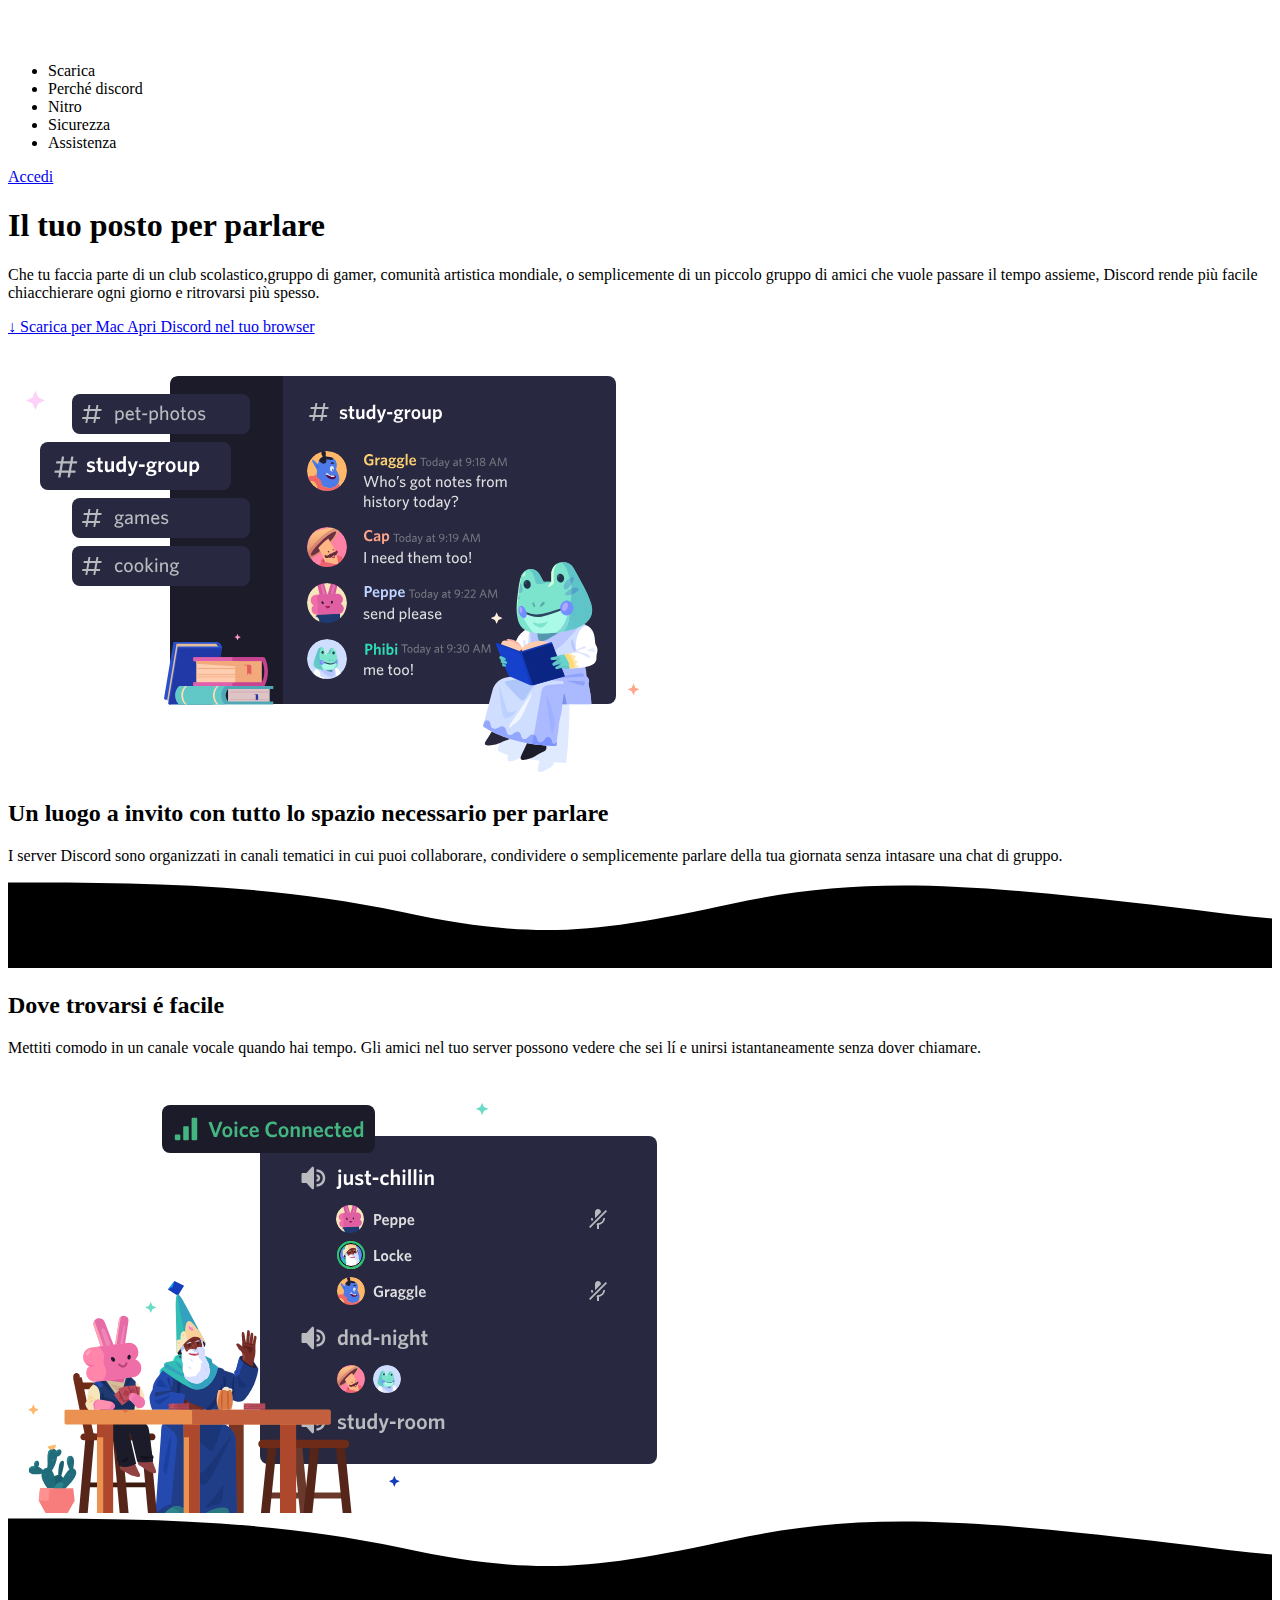
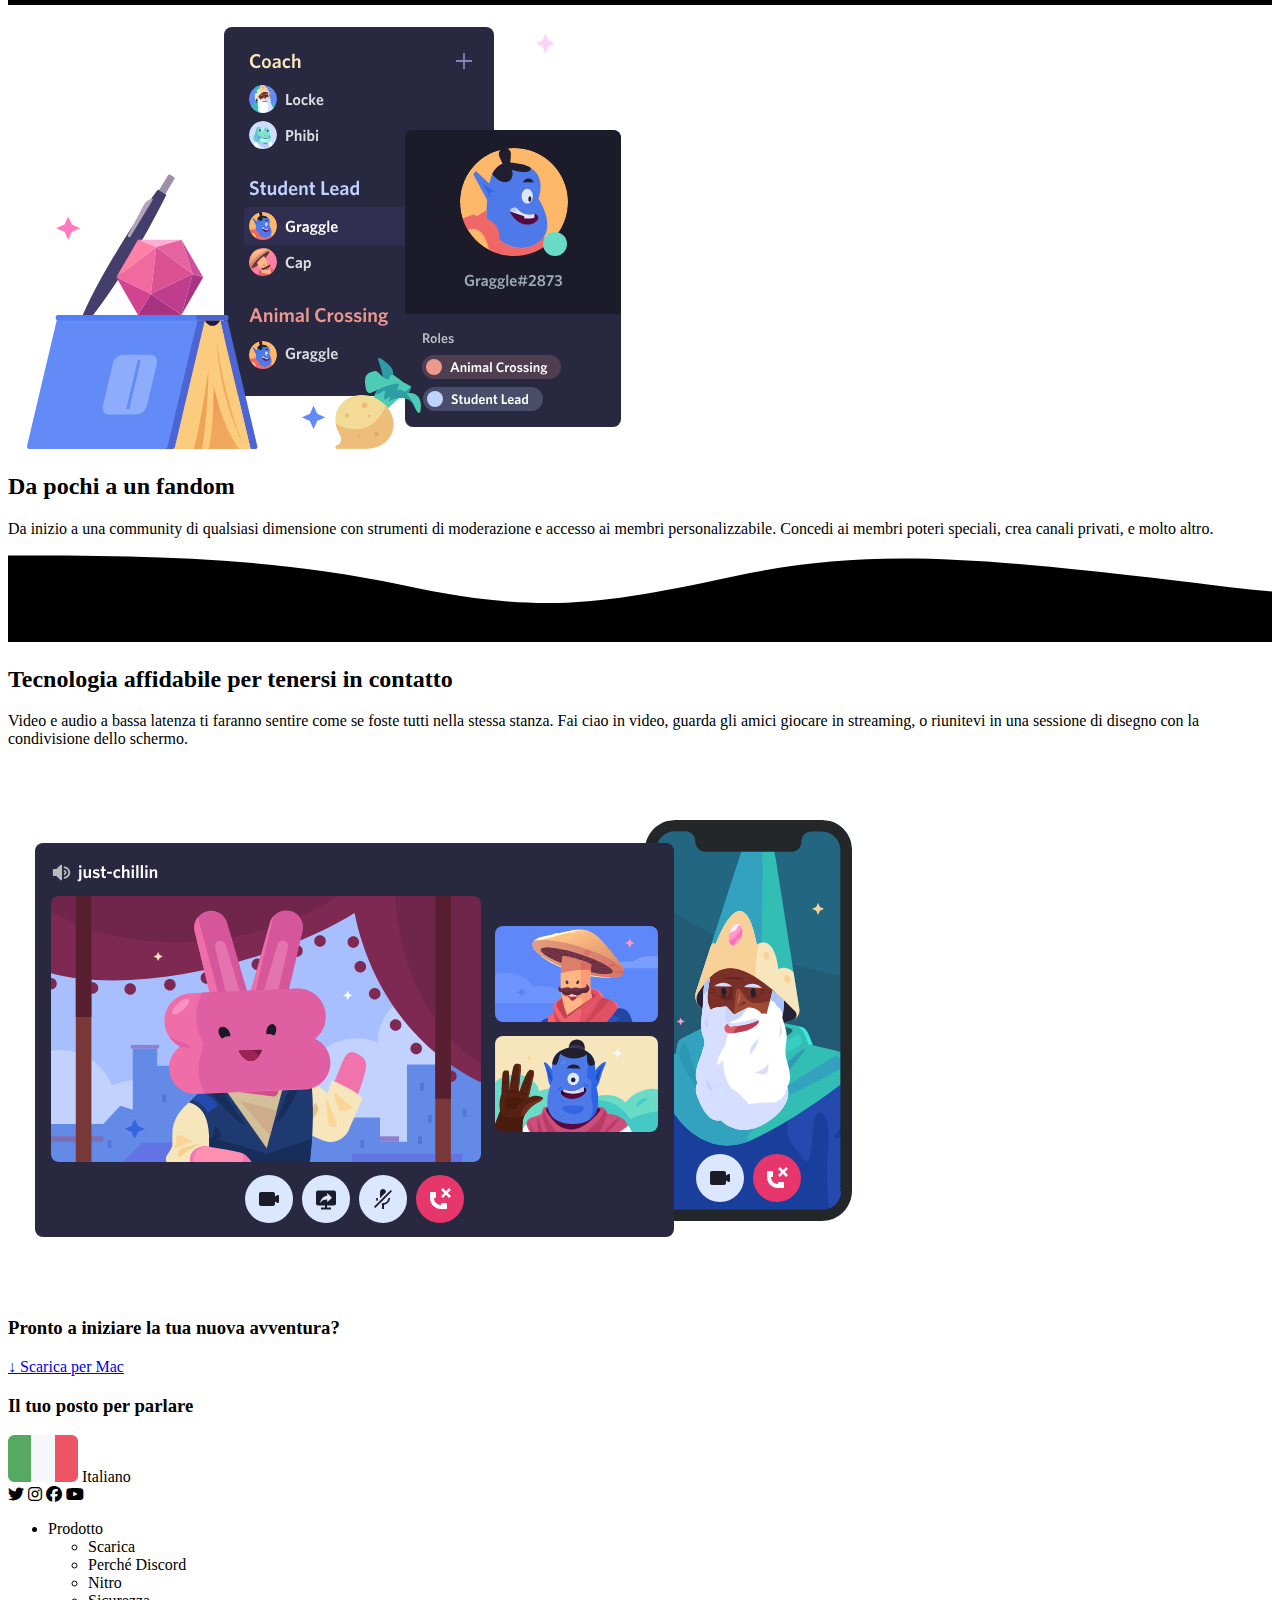
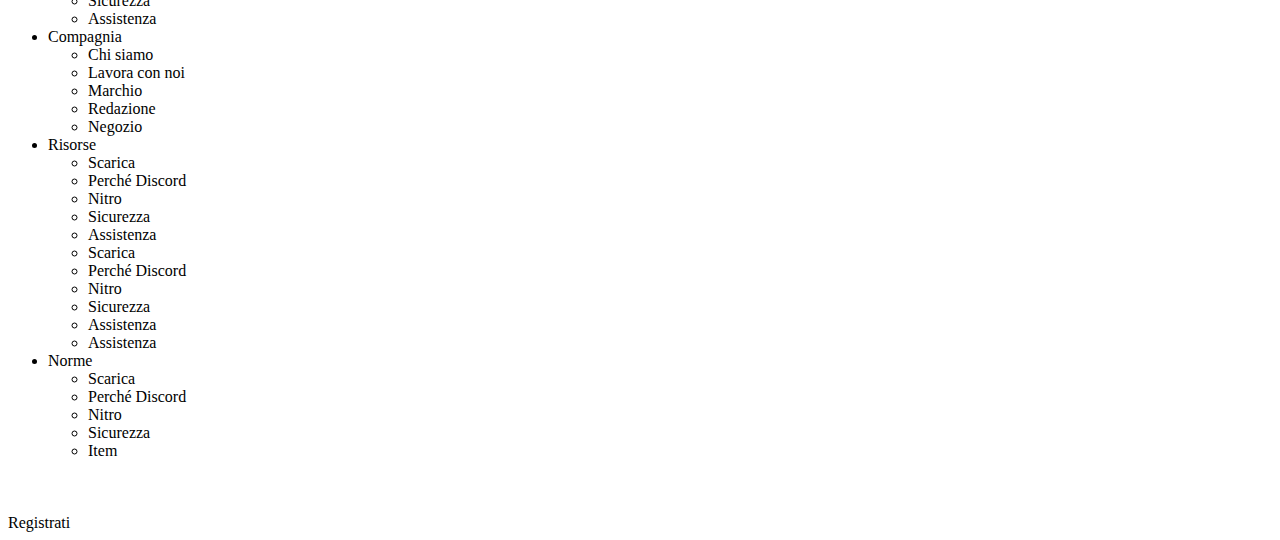
==== bonus/index.html @ 38c04a5f "add bonus wave" ====
<!DOCTYPE html>
<html lang="en">

<head>
    <meta charset="UTF-8">
    <meta name="viewport" content="width=device-width, initial-scale=1.0">
    <link rel="stylesheet" href="https://cdnjs.cloudflare.com/ajax/libs/font-awesome/6.7.1/css/all.min.css">
    <link rel="stylesheet" href="../css/bonus.css">
    <title>Discord Bonus</title>
</head>

<body>
    <header>
        <nav class="main-nav">

            <!-- logo -->
            <img src="../img/logo.svg" alt="Logo Discord" class="logo">

            <!-- navigazione -->
            <ul class="list-mainnav">
                <li><a href="#"></a>Scarica</li>
                <li><a href="#"></a>Perch&eacute; discord</li>
                <li><a href="#"></a>Nitro</li>
                <li><a href="#"></a>Sicurezza</li>
                <li><a href="#"></a>Assistenza</li>
            </ul>

            <!-- login -->
            <a class="button" href="http://">Accedi</a>
        </nav>

    </header>

    <!-- section jumbotron -->
    <section class="jumbotron">
        <div>
            <h1>Il tuo posto per parlare</h1>
            <p>Che tu faccia parte di un club scolastico,gruppo di gamer, comunit&agrave; artistica mondiale, o
                semplicemente di un piccolo gruppo di amici che vuole passare il tempo assieme, Discord rende pi&ugrave;
                facile chiacchierare ogni giorno e ritrovarsi pi&ugrave; spesso.</p>
            <!-- jumbotron button -->
            <div class="jumbo-button">
                <a class="button  button-big" href="http://">
                    &#8595; Scarica per Mac
                </a>
                <a class="button  button-big button-black" href="http://">
                    Apri Discord nel tuo browser
                </a>
            </div>
        </div>
    </section>

    <main>
        <!-- container -->
        <div class="container">

            <!-- section gruppo studio -->

            <section class="section-main">
                <div class="img">
                    <img src="../img/item1.svg" alt="Foto gruppo studio">
                </div>
                <div class="text">
                    <h2>Un luogo a invito con tutto lo spazio necessario per parlare</h2>
                    <p>I server Discord sono organizzati in canali tematici in cui puoi collaborare, condividere o
                        semplicemente parlare della tua giornata senza intasare una chat di gruppo.</p>

                </div>
            </section>
        </div>

        <div class="wave">
            <svg class="wave-1hkxOo" version="1.1" xmlns="http://www.w3.org/2000/svg" viewBox="0 0 1440 100" preserveAspectRatio="none"><path class="wavePath-haxJK1 animationPaused-2hZ4IO" d="M826.337463,25.5396311 C670.970254,58.655965 603.696181,68.7870267 447.802481,35.1443383 C293.342778,1.81111414 137.33377,1.81111414 0,1.81111414 L0,150 L1920,150 L1920,1.81111414 C1739.53523,-16.6853983 1679.86404,73.1607868 1389.7826,37.4859505 C1099.70117,1.81111414 981.704672,-7.57670281 826.337463,25.5396311 Z" fill="currentColor"/></svg>            
        </div>

        <!-- container grigio -->
        <div class="container cont-grey">

            <!-- section connessione vocale -->

            <section class="section-main">
                <div class="text">
                    <h2>Dove trovarsi &eacute; facile</h2>
                    <p>Mettiti comodo in un canale vocale quando hai tempo. Gli amici nel tuo server possono vedere che
                        sei l&iacute; e unirsi istantaneamente senza dover chiamare.</p>
                </div>
                <div class="img">
                    <img src="../img/item2.svg" alt="Foto connessione vocale">
                </div>
            </section>
        </div>

        <div class="wave wave-rot">
            <svg class="wave-1hkxOo" version="1.1" xmlns="http://www.w3.org/2000/svg" viewBox="0 0 1440 100" preserveAspectRatio="none"><path class="wavePath-haxJK1 animationPaused-2hZ4IO" d="M826.337463,25.5396311 C670.970254,58.655965 603.696181,68.7870267 447.802481,35.1443383 C293.342778,1.81111414 137.33377,1.81111414 0,1.81111414 L0,150 L1920,150 L1920,1.81111414 C1739.53523,-16.6853983 1679.86404,73.1607868 1389.7826,37.4859505 C1099.70117,1.81111414 981.704672,-7.57670281 826.337463,25.5396311 Z" fill="currentColor"/></svg>            
        </div>

        <!-- container -->
        <div class="container">

            <!-- section community -->

            <section class="section-main">
                <div class="img">
                    <img src="../img/item3.svg" alt="Foto community">
                </div>
                <div class="text">
                    <h2>Da pochi a un fandom</h2>
                    <p>Da inizio a una community di qualsiasi dimensione con strumenti di moderazione e accesso ai
                        membri personalizzabile. Concedi ai membri poteri speciali, crea canali privati, e molto altro.
                    </p>

                </div>
            </section>
        </div>

        <div class="wave">
            <svg class="wave-1hkxOo" version="1.1" xmlns="http://www.w3.org/2000/svg" viewBox="0 0 1440 100" preserveAspectRatio="none"><path class="wavePath-haxJK1 animationPaused-2hZ4IO" d="M826.337463,25.5396311 C670.970254,58.655965 603.696181,68.7870267 447.802481,35.1443383 C293.342778,1.81111414 137.33377,1.81111414 0,1.81111414 L0,150 L1920,150 L1920,1.81111414 C1739.53523,-16.6853983 1679.86404,73.1607868 1389.7826,37.4859505 C1099.70117,1.81111414 981.704672,-7.57670281 826.337463,25.5396311 Z" fill="currentColor"/></svg>            
        </div>

        <!-- container nero -->
        <div class="container cont-grey cont-big">

            <!-- section parte finale -->
            <section class="section-big">
                <h2>Tecnologia affidabile per tenersi in contatto</h2>
                <p>Video e audio a bassa latenza ti faranno sentire come se foste tutti nella stessa stanza. Fai ciao in
                    video, guarda gli amici giocare in streaming, o riunitevi in una sessione di disegno con la
                    condivisione dello schermo.</p>
                <img src="../img/item4-big.svg" alt="Foto sessione con amici">
                <h3 class="stars">Pronto a iniziare la tua nuova avventura?</h3>
                <div><a class="button button-big button-blue" href="http://">&#8595; Scarica per Mac</a></div>


            </section>
        </div>
    </main>

    <footer>

        <!-- footer navigazione -->
        <div class="container cont-black">
            <section class="section-footer">
                <div class="footer">
                    <h3 class="footer-blue">Il tuo posto per parlare</h3>
                    <div>
                        <img id="foot-lang" src="../img/ita.png" alt="Bandiera Italia"><span id="foot-lang-sel"> Italiano </span>
                    </div>
                    <div>
                        <i class="fa-brands fa-twitter"></i>
                        <i class="fa-brands fa-instagram"></i>
                        <i class="fa-brands fa-facebook"></i>
                        <i class="fa-brands fa-youtube"></i>
                    </div>

                </div>
                <nav class="footer-nav">
                    <ul class="list-footnav">
                        <li><span class="footer-blue">Prodotto</span>
                            <ul class="sub-footer">
                                <li>Scarica</li>
                                <li>Perch&eacute; Discord</li>
                                <li>Nitro</li>
                                <li>Sicurezza</li>
                                <li>Assistenza</li>
                            </ul>
                        </li>
                        <li><span class="footer-blue">Compagnia</span>
                            <ul class="sub-footer">
                                <li>Chi siamo</li>
                                <li>Lavora con noi</li>
                                <li>Marchio</li>
                                <li>Redazione</li>
                                <li>Negozio</li>
                            </ul>
                        </li>
                        <li><span class="footer-blue">Risorse</span>
                            <ul class="sub-footer">
                                <li>Scarica</li>
                                <li>Perch&eacute; Discord</li>
                                <li>Nitro</li>
                                <li>Sicurezza</li>
                                <li>Assistenza</li>
                                <li>Scarica</li>
                                <li>Perch&eacute; Discord</li>
                                <li>Nitro</li>
                                <li>Sicurezza</li>
                                <li>Assistenza</li>
                                <li>Assistenza</li>
                            </ul>
                        </li>
                        <li><span class="footer-blue">Norme</span>
                            <ul class="sub-footer">
                                <li>Scarica</li>
                                <li>Perch&eacute; Discord</li>
                                <li>Nitro</li>
                                <li>Sicurezza</li>
                                <li>Item</li>
                            </ul>
                        </li>
                    </ul>
                </nav>
            </section>
        </div>

        <!-- footer bottoni -->
        <div class="container cont-black cont-small">

            <div class="footer-button">
                <img src="../img/logo.svg" alt="Logo Discord" class="logo">

                <div class="button button-blue">Registrati</div>

            </div>

        </div>

    </footer>
</body>

</html>
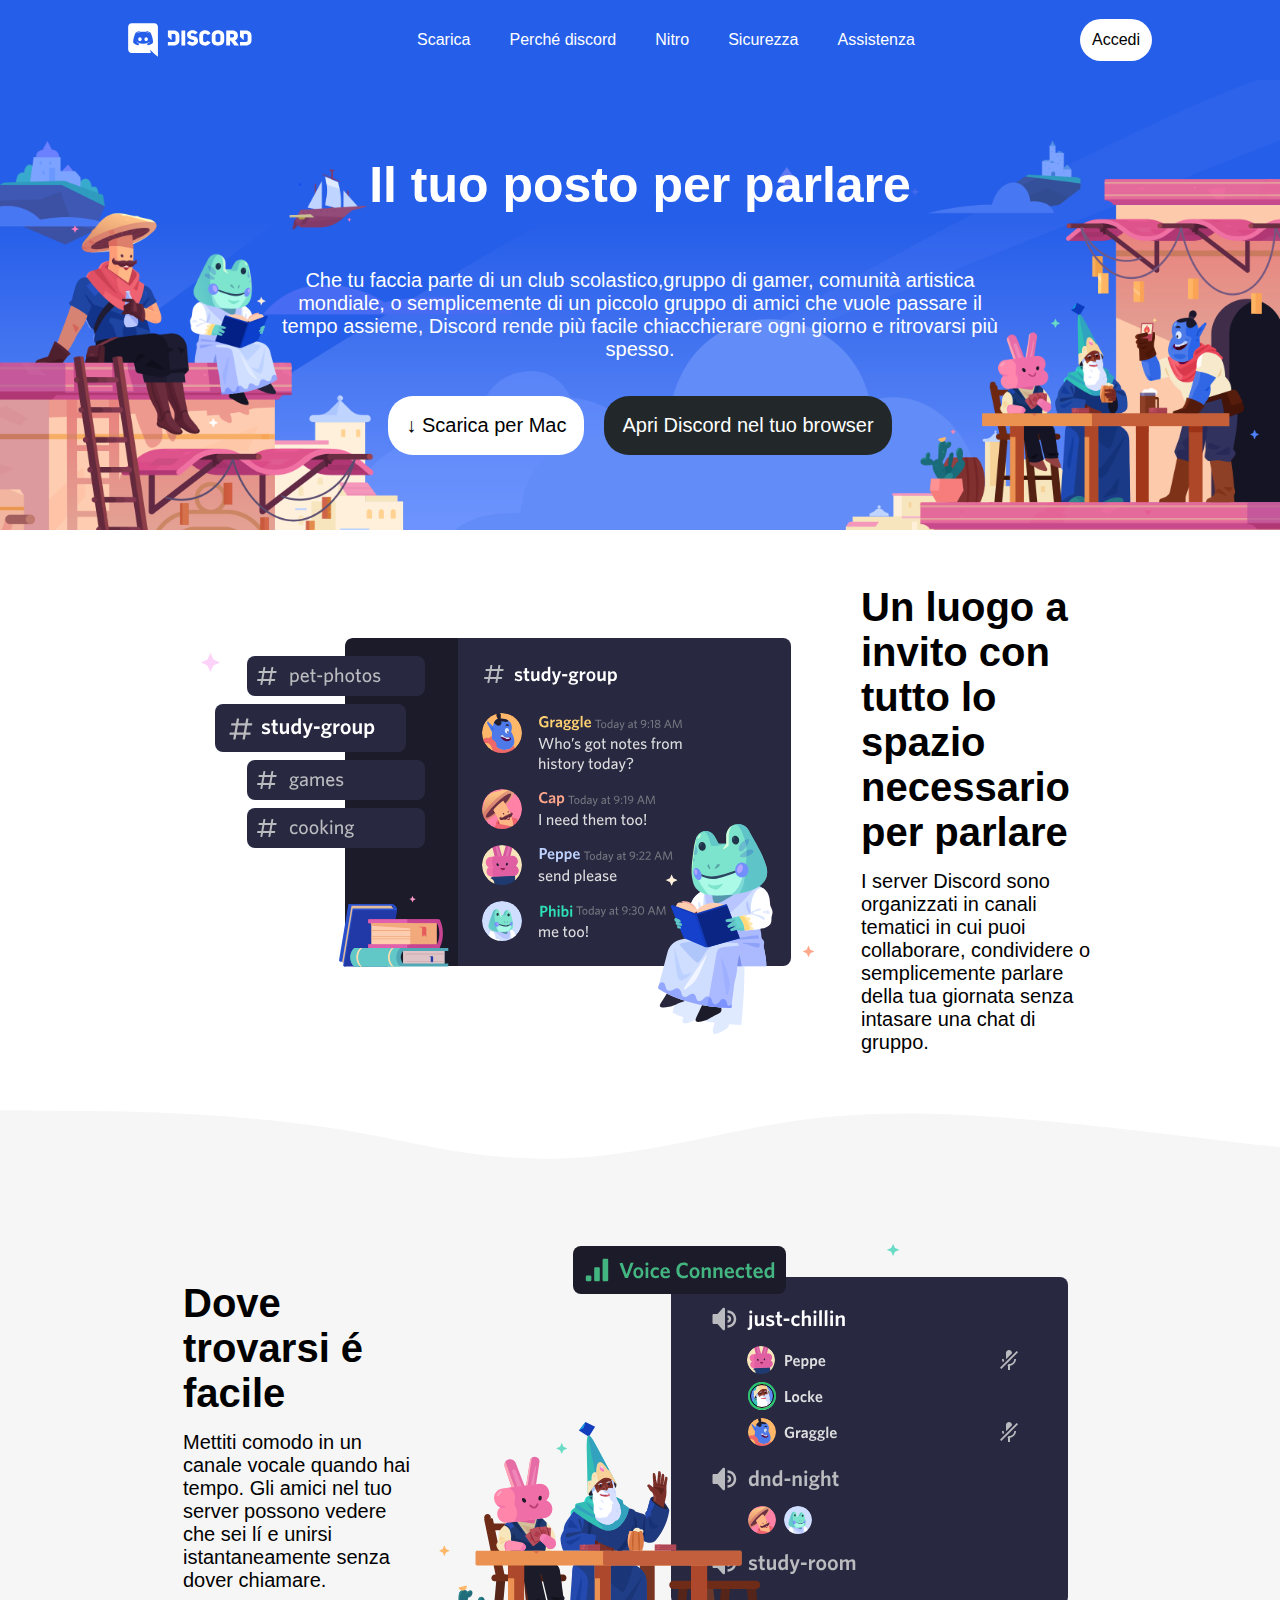
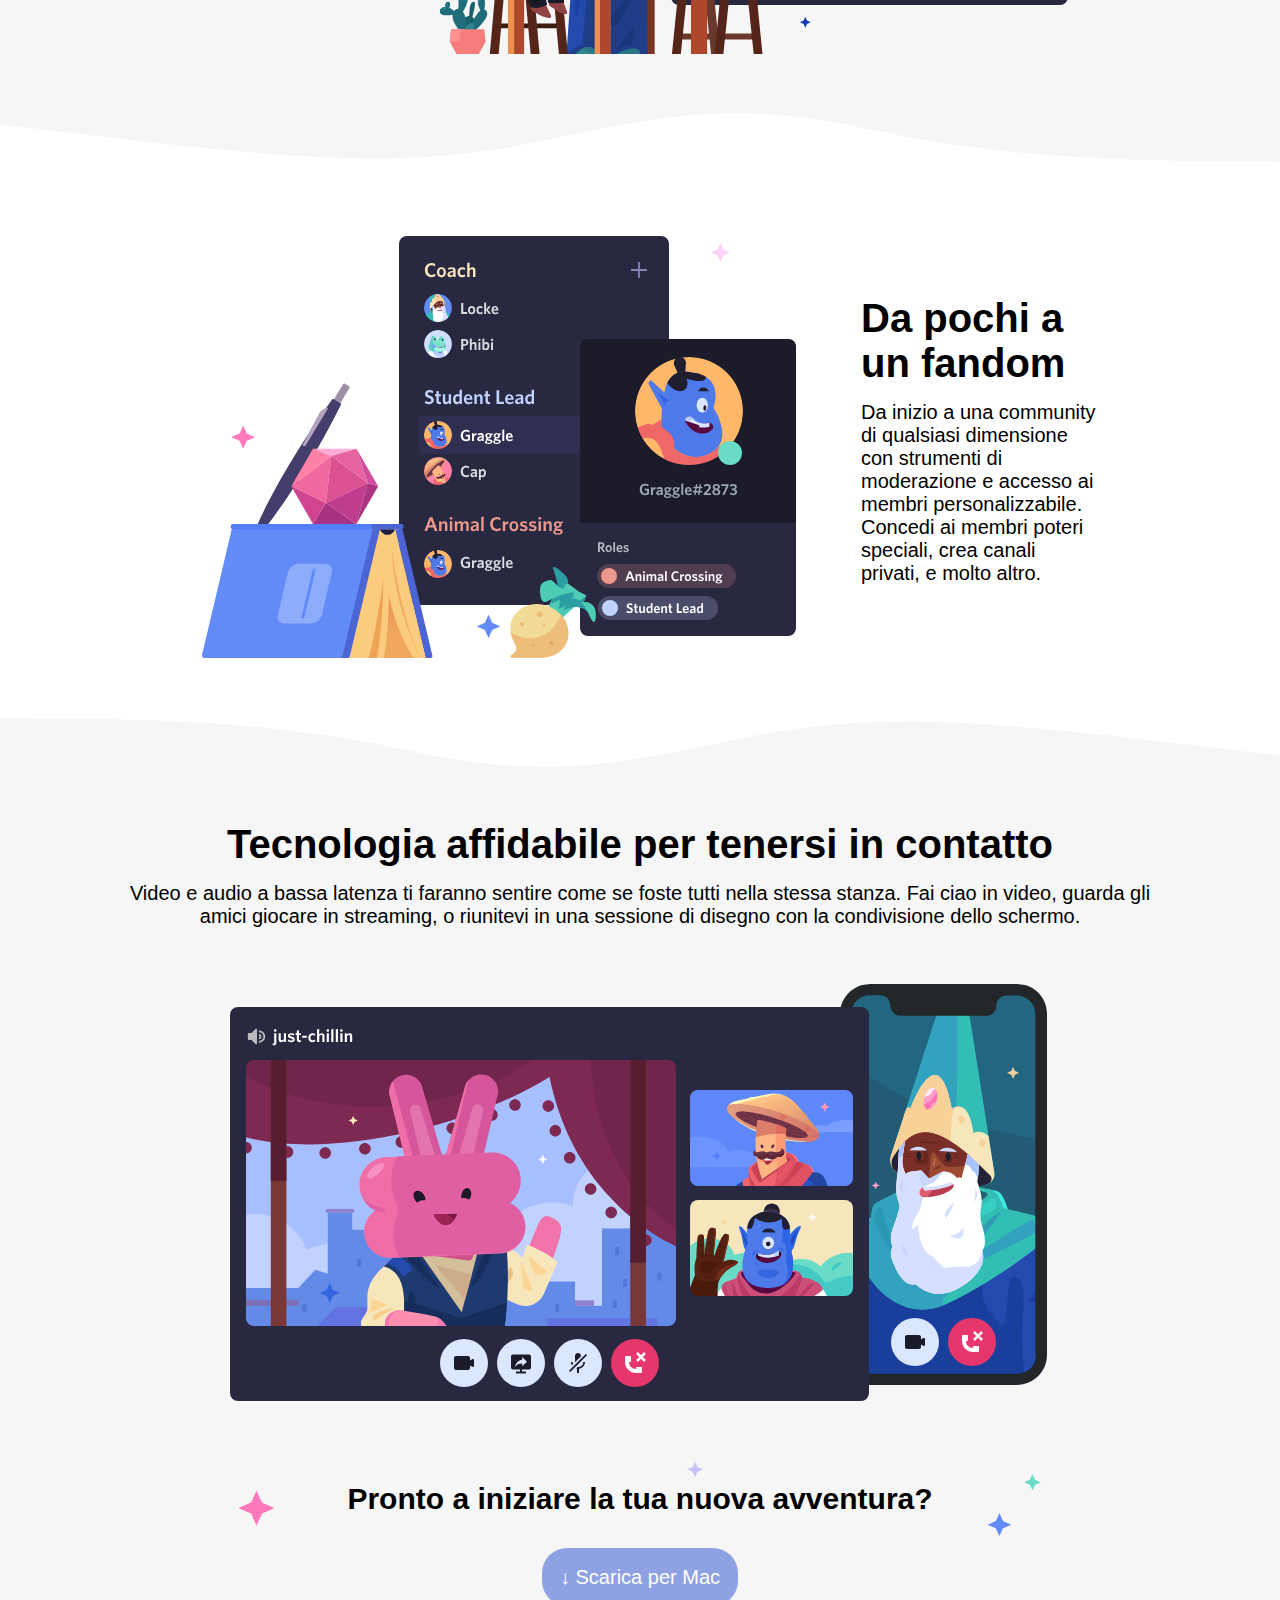
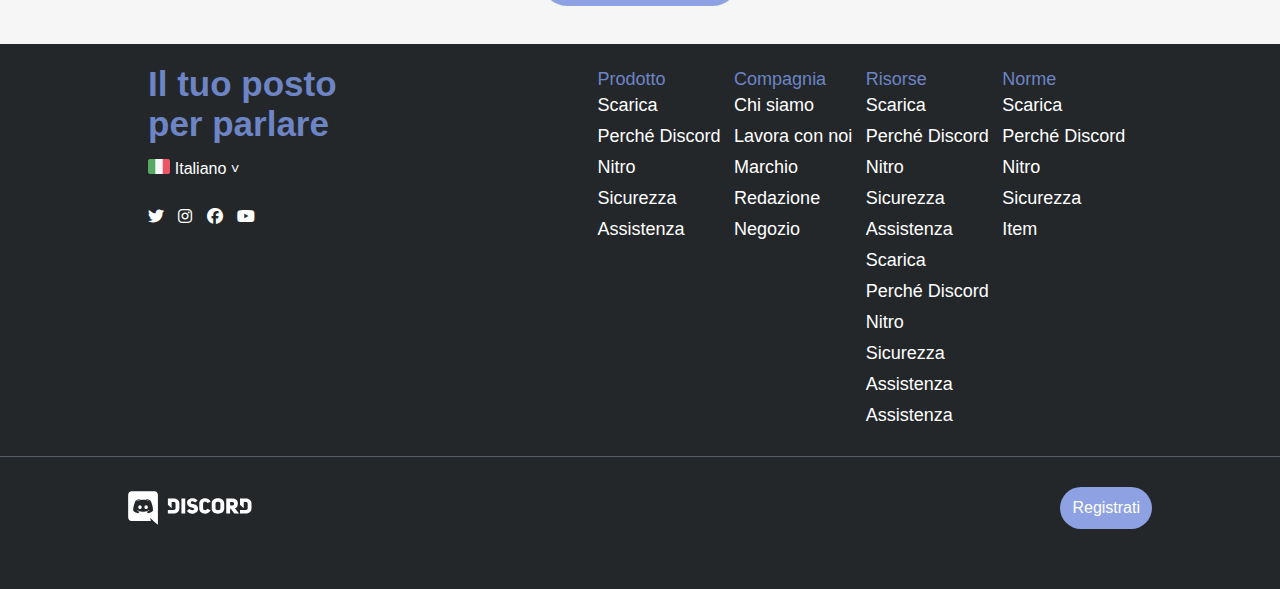
==== commit 4e811a17: "add bonus hover" ====
--- a/bonus/index.html
+++ b/bonus/index.html
@@ -128,7 +128,7 @@
                     condivisione dello schermo.</p>
                 <img src="../img/item4-big.svg" alt="Foto sessione con amici">
                 <h3 class="stars">Pronto a iniziare la tua nuova avventura?</h3>
-                <div><a class="button button-big button-blue" href="http://">&#8595; Scarica per Mac</a></div>
+                <div><a class="button button-big button-blue trasform" href="http://">&#8595; Scarica per Mac</a></div>
 
 
             </section>
--- a/css/bonus.css
+++ b/css/bonus.css
@@ -0,0 +1,288 @@
+* {
+    margin: 0;
+    padding: 0;
+    box-sizing: border-box;
+}
+
+body {
+    font-family: Whitney, 'Helvetica Neue', Helvetica, Arial, sans-serif;
+}
+
+/* regole header */
+
+header {
+    display: flex;
+    justify-content: center;
+    align-items: center;
+    background-color: #255ee9;
+    height: 80px;
+}
+
+.main-nav {
+    display: flex;
+    justify-content: space-between;
+    align-items: center;
+    width: 80%;
+    height: 40px;
+}
+
+a {
+    text-decoration: none;
+}
+
+/* regole hover */
+
+.sub-footer li:hover {
+    text-decoration: underline;
+}
+
+.list-mainnav li:hover {
+    text-decoration: underline;
+}
+
+.button:hover {
+    color: blue;
+}
+
+/* regole navigazione header */
+
+ul.list-mainnav {
+    display: flex;
+    justify-content: space-around;
+    color: white;
+    flex-basis: 50%;
+    gap: 25px;
+}
+
+ul.list-mainnav li,
+ul.list-footnav li {
+    list-style: none;
+}
+
+/* regole button */
+
+.button {
+    background-color: white;
+    color: black;
+    padding: 12px;
+    border-radius: 25px;
+    font-weight: 500;
+}
+
+.jumbo-button {
+    display: flex;
+    justify-content: center;
+    margin-top: 20px;
+    gap: 20px;
+}
+
+.button-big {
+    font-size: 20px;
+    padding: 18px;
+}
+
+.button-black {
+    background-color: #22282a;
+    color: white;
+}
+
+.button-blue {
+    background-color: #8ea1e2;
+    color: white;
+}
+
+/* regole jumbotron */
+
+.jumbotron {
+    display: flex;
+    justify-content: center;
+    align-items: center;
+    min-height: 450px;
+    background-image: url(../img/jumbo.png);
+    background-size: cover;
+}
+
+.jumbotron>div {
+    width: 60%;
+}
+
+h1 {
+    font-size: 50px;
+    color: white;
+    text-align: center;
+    margin-bottom: 40px;
+}
+
+.jumbotron p {
+    font-size: 20px;
+    color: white;
+    text-align: center;
+    padding: 15px;
+
+}
+
+/* regole container */
+
+.container {
+    display: flex;
+    justify-content: center;
+    align-items: center;
+    width: 100%;
+}
+
+.cont-small {
+    border-top: 1px solid #565c63;
+}
+
+/* regole colori container */
+
+.cont-grey {
+    background-color: #f6f6f6;
+}
+
+.cont-black {
+    background-color: #23272a;
+}
+
+/* regole wave */
+
+.wave {
+    color: #f6f6f6;
+    background-repeat: no-repeat;
+    background-size: cover;
+    height: 50px;
+}
+
+.wave-rot {
+    transform: rotate(180deg);
+}
+
+
+/* regole main */
+
+.section-main {
+    display: flex;
+    justify-content: space-between;
+    align-items: center;
+    width: 80%;
+    padding: 55px;
+}
+
+.section-big {
+    width: 80%;
+    text-align: center;
+    padding: 55px 0;
+}
+
+h2 {
+    font-size: 40px;
+}
+
+.section-big h2 {
+    text-align: center;
+}
+
+section p {
+    font-size: 20px;
+    margin-top: 15px;
+}
+
+
+.img {
+    flex-basis: 50%;
+}
+
+.text {
+    flex-basis: 30%;
+}
+
+.stars {
+    background-image: url(../img/stars.svg);
+    background-size: contain;
+    background-position: center;
+    background-repeat: no-repeat;
+    text-align: center;
+    font-size: 30px;
+    padding: 20px;
+    margin-bottom: 30px;
+}
+
+/* regole footer */
+
+.section-footer {
+    display: flex;
+    justify-content: space-between;
+    flex-basis: 80%;
+    color: white;
+    padding: 20px;
+}
+
+.footer {
+    flex-basis: 25%;
+}
+
+.footer-blue {
+    color: #6d84c5;
+}
+
+.footer-nav {
+    display: flex;
+    justify-content: space-around;
+    align-items: center;
+    flex-basis: 55%;
+}
+
+#foot-lang {
+    height: 15px;
+    width: auto;
+}
+
+#foot-lang-sel::after {
+    content: "\02C5";
+    font-size: 15px;
+    
+}
+
+.footer div {
+    padding: 15px 0;
+}
+
+.footer i {
+    margin-right: 10px;
+    height: 25px;
+
+}
+
+.footer h3 {
+    font-size: 35px;
+}
+
+.footer-button {
+    display: flex;
+    justify-content: space-between;
+    align-items: center;
+    width: 80%;
+    padding-top: 30px;
+    padding-bottom: 60px;
+}
+
+.sub-footer {
+    display: flex;
+    flex-direction: column;
+}
+
+/* regole navigazione footer */
+
+ul.list-footnav {
+    display: flex;
+    justify-content: space-around;
+    flex-basis: 100%;
+}
+
+.list-footnav li {
+    padding: 5px 0;
+}
+
+.list-footnav {
+    font-size: 18px;
+}